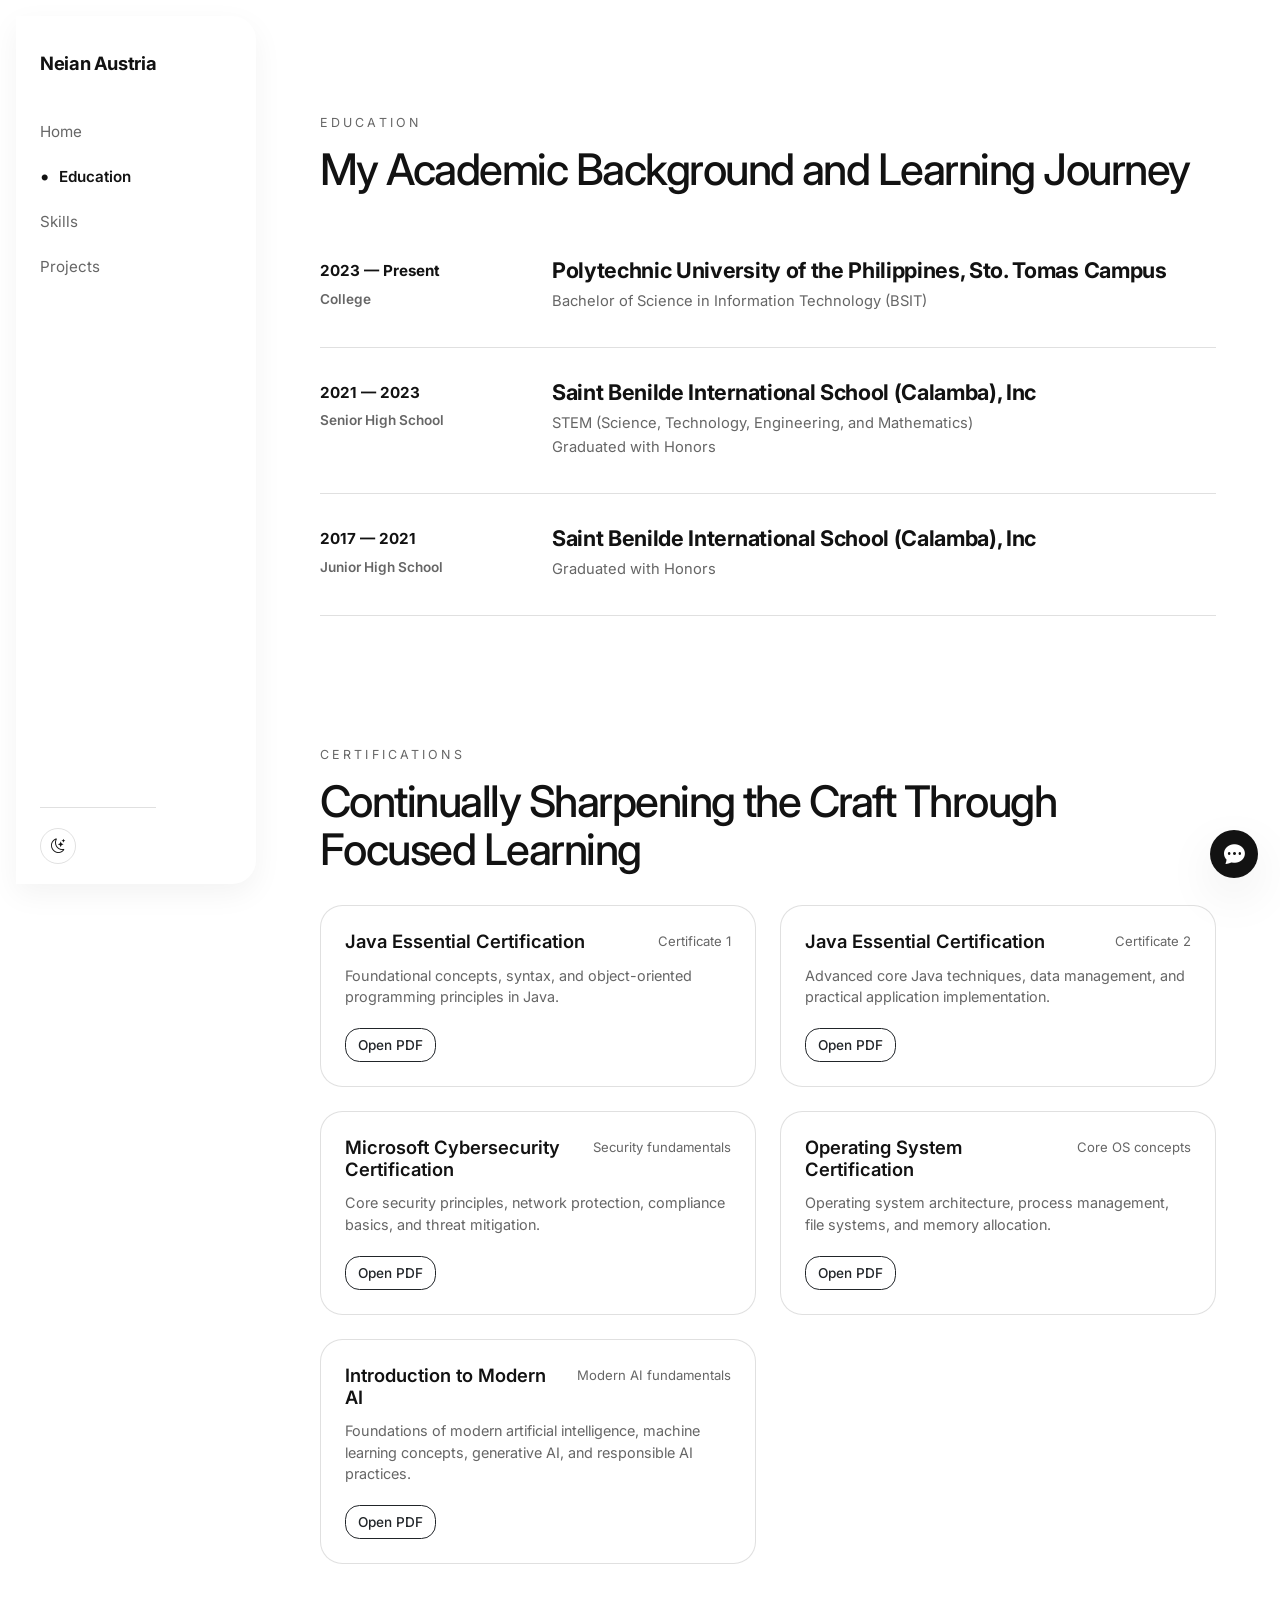
==== pages/education.html @ f16e4395 "`Coded education and certifications page" ====
<!DOCTYPE html>
<html lang="en">

<head>
    <meta charset="UTF-8">
    <meta name="viewport" content="width=device-width, initial-scale=1.0">
    <title>Education & Certifications | Neian Austria</title>

    <link rel="preconnect" href="https://fonts.googleapis.com">
    <link rel="preconnect" href="https://fonts.gstatic.com" crossorigin>
    <link href="https://fonts.googleapis.com/css2?family=Inter:wght@300;400;500;600;700;800&display=swap"
        rel="stylesheet">
    <link href="https://cdn.jsdelivr.net/npm/bootstrap@5.3.3/dist/css/bootstrap.min.css" rel="stylesheet">
    <link rel="stylesheet" href="https://cdn.jsdelivr.net/npm/bootstrap-icons@1.11.1/font/bootstrap-icons.css">
    <link rel="stylesheet" href="../style.css">
    <link rel="stylesheet" href="../chatbot/chatbot.css">
</head>

<body>
    <div class="page-shell">
        <custom-sidebar></custom-sidebar>

        <main id="main-content">
            <header class="topbar d-lg-none">
                <button class="menu-toggle" type="button" data-bs-toggle="offcanvas" data-bs-target="#mobileMenu"
                    aria-controls="mobileMenu" aria-label="Open navigation"><i class="bi bi-list"></i></button>
                <a class="brand d-none d-lg-block" href="../index.html"><span>Neian Austria</span></a>
            </header>


            <section class="section-block fade-in">
                <div class="section-heading">
                    <p class="eyebrow">Education</p>
                    <h2>My Academic Background and Learning Journey</h2>
                </div>
                <div class="timeline">
                    <article class="timeline-item">
                        <div class="timeline-year">
                            <span>2023 — Present</span>
                            <small>College</small>
                        </div>
                        <div class="timeline-content">
                            <h3>Polytechnic University of the Philippines, Sto. Tomas Campus</h3>
                            <p>Bachelor of Science in Information Technology (BSIT)</p>
                        </div>
                    </article>
                    <article class="timeline-item">
                        <div class="timeline-year">
                            <span>2021 — 2023</span>
                            <small>Senior High School</small>
                        </div>
                        <div class="timeline-content">
                            <h3>Saint Benilde International School (Calamba), Inc</h3>
                            <p>STEM (Science, Technology, Engineering, and Mathematics)</p>
                            <p>Graduated with Honors</p>
                        </div>
                    </article>
                    <article class="timeline-item">
                        <div class="timeline-year">
                            <span>2017 — 2021</span>
                            <small>Junior High School</small>
                        </div>
                        <div class="timeline-content">
                            <h3>Saint Benilde International School (Calamba), Inc</h3>
                            <p>Graduated with Honors</p>
                        </div>
                    </article>
                </div>
            </section>


            <section class="section-block fade-in">
                <div class="section-heading">
                    <p class="eyebrow">Certifications</p>
                    <h2>Continually Sharpening the Craft Through Focused Learning</h2>
                </div>
                <div class="cert-grid">
                    <div class="cert-card">
                        <div class="cert-header">
                            <h3>Java Essential Certification</h3>
                            <span class="cert-tag">Certificate 1</span>
                        </div>
                        <p class="cert-desc">Foundational concepts, syntax, and object-oriented programming principles
                            in Java.</p>
                        <a class="btn btn-outline-dark cert-btn" href="../assets/certificates/java_essential(1).pdf"
                            target="_blank" rel="noreferrer">Open PDF</a>
                    </div>

                    <div class="cert-card">
                        <div class="cert-header">
                            <h3>Java Essential Certification</h3>
                            <span class="cert-tag">Certificate 2</span>
                        </div>
                        <p class="cert-desc">Advanced core Java techniques, data management, and practical application
                            implementation.</p>
                        <a class="btn btn-outline-dark cert-btn" href="../assets/certificates/java_essential(2).pdf"
                            target="_blank" rel="noreferrer">Open PDF</a>
                    </div>

                    <div class="cert-card">
                        <div class="cert-header">
                            <h3>Microsoft Cybersecurity Certification</h3>
                            <span class="cert-tag">Security fundamentals</span>
                        </div>
                        <p class="cert-desc">Core security principles, network protection, compliance basics, and threat
                            mitigation.</p>
                        <a class="btn btn-outline-dark cert-btn"
                            href="../assets/certificates/microsoft_cybersecurity.pdf" target="_blank"
                            rel="noreferrer">Open PDF</a>
                    </div>

                    <div class="cert-card">
                        <div class="cert-header">
                            <h3>Operating System Certification</h3>
                            <span class="cert-tag">Core OS concepts</span>
                        </div>
                        <p class="cert-desc">Operating system architecture, process management, file systems, and memory
                            allocation.</p>
                        <a class="btn btn-outline-dark cert-btn" href="../assets/certificates/operating_system.pdf"
                            target="_blank" rel="noreferrer">Open PDF</a>
                    </div>

                    <div class="cert-card">
                        <div class="cert-header">
                            <h3>Introduction to Modern AI</h3>
                            <span class="cert-tag">Modern AI fundamentals</span>
                        </div>
                        <p class="cert-desc">Foundations of modern artificial intelligence, machine learning concepts,
                            generative AI, and responsible AI practices.</p>
                        <a class="btn btn-outline-dark cert-btn" href="../assets/certificates/intro_to_modernai.pdf"
                            target="_blank" rel="noreferrer">Open PDF</a>
                    </div>
                </div>
            </section>
        </main>
    </div>

    <div class="offcanvas offcanvas-start" tabindex="-1" id="mobileMenu" aria-labelledby="mobileMenuLabel">
        <div class="offcanvas-header">
            <h5 class="offcanvas-title" id="mobileMenuLabel">
                <a href="../index.html" class="text-decoration-none text-reset">Neian Austria</a>
            </h5>
            <button type="button" class="btn-close text-reset" data-bs-dismiss="offcanvas" aria-label="Close"></button>
        </div>
        <div class="offcanvas-body">
            <nav class="mobile-nav" aria-label="Mobile navigation">
            </nav>
            <div class="offcanvas-actions">
                <button class="theme-toggle" type="button" aria-label="Toggle dark mode">
                    <i class="bi bi-moon-stars"></i>
                </button>
                <div class="social-links">
                    <a href="https://github.com/njaustria" target="_blank" rel="noreferrer" aria-label="GitHub"><i
                            class="bi bi-github"></i></a>
                    <a href="https://www.linkedin.com/in/njaustria" target="_blank" rel="noreferrer"
                        aria-label="LinkedIn"><i class="bi bi-linkedin"></i></a>
                    <a href="mailto:neianaustria07@gmail.com" aria-label="Email"><i class="bi bi-envelope"></i></a>
                </div>
            </div>
        </div>
    </div>

    <div class="chat-widget">
        <button id="chatToggle" class="chat-toggle" aria-label="Toggle assistant">
            <i class="bi bi-chat-dots-fill"></i>
        </button>
        <div id="chatBox" class="chat-box hidden">
            <div class="chat-header">
                <div class="chat-header-title">
                    <i class="bi bi-robot"></i>
                    <span>NeiBot</span>
                </div>
                <button id="chatClose" class="chat-close" aria-label="Close chat">
                    <i class="bi bi-x-lg"></i>
                </button>
            </div>
            <div id="chatMessages" class="chat-messages">
                <div class="chat-msg bot">Hello! I'm NeiBot assistant. Ask me anything about Neian.</div>
            </div>
            <form id="chatForm" class="chat-input-area">
                <input type="text" id="chatInput" placeholder="Type a question..." required autocomplete="off" />
                <button type="submit" aria-label="Send message">
                    <i class="bi bi-send-fill"></i>
                </button>
            </form>
        </div>
    </div>

    <script src="https://cdn.jsdelivr.net/npm/bootstrap@5.3.3/dist/js/bootstrap.bundle.min.js"></script>
    <script src="../script.js"></script>
    <script src="../chatbot/chatbot.js"></script>
</body>

</html>
---- style.css ----
:root {
    --bg: #ffffff;
    --surface: #ffffff;
    --surface-strong: #f4f4f4;
    --text: #121212;
    --muted: #666666;
    --border: rgba(0, 0, 0, 0.12);
    --shadow: 0 18px 50px rgba(0, 0, 0, 0.08);
    --radius: 1.4rem;
    --transition: 250ms cubic-bezier(0.16, 1, 0.3, 1);
}

body {
    margin: 0;
    font-family: 'Inter', sans-serif;
    background: var(--bg);
    color: var(--text);
    line-height: 1.7;
    scroll-behavior: smooth;
    transition: background-color var(--transition), color var(--transition);
}

body.dark-mode {
    --bg: #060606;
    --surface: #121212;
    --surface-strong: #1b1b1b;
    --text: #f8f5ef;
    --muted: #b8b0a7;
    --border: rgba(248, 245, 239, 0.14);
    --shadow: 0 18px 50px rgba(0, 0, 0, 0.35);
}

img {
    max-width: 100%;
    height: auto;
    display: block;
}

a {
    color: inherit;
    text-decoration: none;
}

.page-shell {
    display: flex;
    min-height: 100vh;
}

.sidebar {
    width: 240px;
    height: calc(100vh - 2rem);
    position: sticky;
    top: 1rem;
    margin: 1rem 0 1rem 1rem;
    padding: 2rem 1.5rem 1.25rem;
    background: var(--surface);
    border: none;
    border-radius: 0 24px 24px 0;
    box-shadow: 0 10px 30px rgba(0, 0, 0, 0.05);
    z-index: 100;
}

body.dark-mode .sidebar {
    background: var(--surface);
    box-shadow: 0 10px 30px rgba(0, 0, 0, 0.4);
}

.sidebar-inner {
    height: 100%;
    display: flex;
    flex-direction: column;
}

.brand {
    display: inline-flex;
    align-items: center;
    gap: 0.75rem;
    font-weight: 700;
    letter-spacing: -0.02em;
    font-size: 1.15rem;
    color: var(--text);
    margin-bottom: 2.5rem;
}

.sidebar-nav {
    display: flex;
    flex-direction: column;
    gap: 1.2rem;
    font-size: 0.95rem;
}

.sidebar-nav a,
.mobile-nav a {
    transition: color var(--transition);
    position: relative;
    display: block;
    color: var(--muted);
}

.sidebar-nav a:hover,
.mobile-nav a:hover {
    color: var(--text);
}

.sidebar-nav a.active,
.mobile-nav a.active {
    color: var(--text);
    font-weight: 600;
    padding-left: 1.2rem;
}

.sidebar-nav a.active::before,
.mobile-nav a.active::before {
    content: '•';
    position: absolute;
    left: 0;
    top: 50%;
    transform: translateY(-50%);
    font-size: 1.2rem;
    line-height: 1;
    color: var(--text);
    background: none;
    width: auto;
    height: auto;
    border-radius: 0;
}

.sidebar-footer {
    margin-top: auto;
    padding-top: 1.25rem;
    border-top: 1px solid var(--border);
    display: flex;
    align-items: center;
    justify-content: space-between;
    gap: 0.5rem;
}

.theme-toggle,
.menu-toggle {
    border: 1px solid var(--border);
    background: transparent;
    color: var(--text);
    border-radius: 50%;
    width: 36px;
    height: 36px;
    display: inline-flex;
    align-items: center;
    justify-content: center;
    cursor: pointer;
    font-size: 0.9rem;
    transition: background var(--transition), border-color var(--transition);
}

.theme-toggle:hover,
.menu-toggle:hover {
    background: var(--surface-strong);
}

.social-links {
    display: flex;
    gap: 0.5rem;
}

.social-links a {
    width: 36px;
    height: 36px;
    border-radius: 50%;
    border: 1px solid var(--border);
    display: inline-flex;
    align-items: center;
    justify-content: center;
    font-size: 0.9rem;
    transition: background var(--transition);
}

.social-links a:hover {
    background: var(--surface-strong);
}


#main-content {
    flex: 1;
    padding: 3rem 4rem;
    max-width: 1100px;
    margin: 0 auto;
    display: flex;
    flex-direction: column;
    justify-content: center;
    min-height: 100vh;
}

.topbar {
    display: none;
    justify-content: space-between;
    align-items: center;
    padding: 0 0 1.2rem;
    width: 100%;
}

.section-block {
    padding: 4rem 0;
}

.hero {
    display: flex;
    flex-direction: column;
    gap: 4rem;
    padding-top: 4rem;
}

.hero-main-container {
    display: grid;
    grid-template-columns: 310px 1fr;
    gap: 3.5rem;
    align-items: start;
}

.hero-image-wrapper {
    width: 100%;
    aspect-ratio: 1 / 1.1;
    overflow: hidden;
}

.hero-profile-img {
    width: 100%;
    height: 100%;
    object-fit: cover;
    mix-blend-mode: multiply;
}

body.dark-mode .hero-profile-img {
    filter: grayscale(100%) contrast(120%);
}

.hero-copy {
    display: flex;
    flex-direction: column;
    justify-content: flex-start;
}

.hero-name {
    font-family: 'Inter', sans-serif;
    font-size: 3.5rem;
    font-weight: 700;
    line-height: 1.1;
    letter-spacing: -0.035em;
    margin-top: 0;
    margin-bottom: 1.5rem;
}

.hero-bio-lead,
.hero-bio-secondary {
    font-family: 'Inter', sans-serif;
    font-size: 1.05rem;
    color: var(--muted);
    line-height: 1.6;
    margin: 0 0 1.5rem;
    max-width: 500px;
}

.hero-social-links {
    display: flex;
    gap: 0.75rem;
    margin-top: 0.5rem;
}

.hero-social-links a {
    width: 40px;
    height: 40px;
    border-radius: 50%;
    border: 1px solid var(--border);
    display: inline-flex;
    align-items: center;
    justify-content: center;
    font-size: 1.1rem;
    color: var(--text);
    transition: background var(--transition), border-color var(--transition);
}

.hero-social-links a:hover {
    background: var(--surface-strong);
    color: var(--text);
}

.hero-stats-row {
    display: grid;
    grid-template-columns: repeat(4, 1fr);
    border-top: 1px solid var(--border);
    border-bottom: 1px solid var(--border);
    padding: 1.75rem 0;
}

.hero-stat-card {
    padding: 0 1.5rem;
    border-right: 1px solid var(--border);
    background: transparent;
    box-shadow: none;
    border-radius: 0;
}

.hero-stat-card:first-child {
    padding-left: 0;
}

.hero-stat-card:last-child {
    border-right: none;
    padding-right: 0;
}

.hero-stat-card .stat-number {
    font-family: 'Inter', sans-serif;
    font-size: 1.45rem;
    font-weight: 700;
    line-height: 1.2;
    margin-bottom: 0.2rem;
    color: var(--text);
}

.hero-stat-card .stat-label {
    font-family: 'Inter', sans-serif;
    font-size: 0.72rem;
    font-weight: 600;
    letter-spacing: 0.08em;
    color: var(--muted);
    text-transform: uppercase;
}


.eyebrow {
    text-transform: uppercase;
    letter-spacing: 0.25em;
    font-size: 0.78rem;
    color: var(--muted);
    margin-bottom: 0.8rem;
}

.section-heading h2 {
    font-size: clamp(2rem, 3.4vw, 3.3rem);
    line-height: 1.1;
    letter-spacing: -0.035em;
    margin: 0 0 2rem;
}

.about-grid {
    display: grid;
    grid-template-columns: repeat(2, 1fr);
    gap: 1.5rem;
}

.about-grid p {
    color: var(--muted);
    margin: 0;
    line-height: 1.7;
}


.timeline {
    display: flex;
    flex-direction: column;
}

.timeline-item {
    display: grid;
    grid-template-columns: 200px 1fr;
    gap: 2rem;
    padding: 2rem 0;
    border-bottom: 1px solid var(--border);
}

.timeline-year span {
    display: block;
    font-weight: 700;
    font-size: 0.95rem;
    color: var(--text);
    margin-bottom: 0.25rem;
}

.timeline-year small {
    display: block;
    font-weight: 600;
    font-size: 0.85rem;
    color: var(--muted);
}

.timeline-content h3 {
    font-size: 1.35rem;
    font-weight: 700;
    letter-spacing: -0.015em;
    margin: 0 0 0.4rem;
    color: var(--text);
}

.timeline-content p {
    font-size: 0.92rem;
    color: var(--muted);
    margin: 0 0 0.15rem;
    line-height: 1.5;
}


.project-grid {
    display: grid;
    grid-template-columns: repeat(3, 1fr);
    gap: 1.5rem;
}

.project-card {
    display: flex;
    flex-direction: column;
    justify-content: space-between;
    padding: 1.5rem;
    background: var(--surface);
    border: 1px solid var(--border);
    border-radius: var(--radius);
    transition: transform var(--transition), box-shadow var(--transition);
}

.project-card:hover {
    transform: translateY(-4px);
    box-shadow: var(--shadow);
}

.project-header {
    display: flex;
    justify-content: space-between;
    align-items: center;
    margin-bottom: 0.75rem;
}

.project-header h3 {
    font-size: 1.15rem;
    font-weight: 600;
    margin: 0;
}

.project-tech {
    font-size: 0.82rem;
    color: var(--muted);
    margin-bottom: 0.5rem;
}

.project-desc {
    font-size: 0.9rem;
    color: var(--muted);
    line-height: 1.5;
    margin-bottom: 1.25rem;
}

.project-image {
    width: 100%;
    border-radius: calc(var(--radius) - 0.5rem);
    overflow: hidden;
    margin-top: auto;
}

.project-img {
    width: 100%;
    height: 160px;
    object-fit: cover;
}


.cert-grid {
    display: grid;
    grid-template-columns: repeat(2, 1fr);
    gap: 1.5rem;
}

.cert-card {
    display: flex;
    flex-direction: column;
    justify-content: space-between;
    padding: 1.5rem;
    background: var(--surface);
    border: 1px solid var(--border);
    border-radius: var(--radius);
    transition: transform var(--transition), box-shadow var(--transition);
}

.cert-card:hover {
    transform: translateY(-4px);
    box-shadow: var(--shadow);
}

.cert-header {
    display: flex;
    justify-content: space-between;
    align-items: flex-start;
    gap: 0.75rem;
    margin-bottom: 0.75rem;
}

.cert-header h3 {
    font-size: 1.15rem;
    font-weight: 600;
    margin: 0;
}

.cert-tag {
    font-size: 0.82rem;
    color: var(--muted);
    white-space: nowrap;
}

.cert-desc {
    font-size: 0.9rem;
    color: var(--muted);
    line-height: 1.5;
    margin-bottom: 1.25rem;
}

.cert-btn {
    align-self: flex-start;
    margin-top: auto;
    border-radius: calc(var(--radius) - 0.5rem);
    font-size: 0.85rem;
    font-weight: 500;
}

body.dark-mode .cert-btn {
    color: var(--text);
    border-color: var(--border);
}

body.dark-mode .cert-btn:hover {
    background: var(--surface-strong);
    color: var(--text);
}


.progress-indicator {
    position: fixed;
    top: 0;
    left: 0;
    height: 3px;
    width: 0;
    z-index: 1200;
    background: linear-gradient(90deg, var(--text), var(--muted));
    transition: width 100ms ease-out;
}

.reveal,
.fade-in {
    opacity: 0;
    transform: translateY(28px);
    transition: opacity 700ms cubic-bezier(0.16, 1, 0.3, 1), transform 700ms cubic-bezier(0.16, 1, 0.3, 1);
}

.reveal.is-visible,
.fade-in.is-visible,
.fade-in {
    opacity: 1;
    transform: translateY(0);
}


.offcanvas,
.offcanvas.offcanvas-start,
.offcanvas.offcanvas-end {
    max-width: 250px !important;
    width: 70% !important;
    background: var(--surface);
    color: var(--text);
}

.offcanvas-header {
    padding: 1rem 1.25rem 0.5rem !important;
}

.offcanvas-header .offcanvas-title {
    font-size: 1.05rem;
    font-weight: 700;
}

.offcanvas-body {
    padding: 0.75rem 1.25rem 1.25rem !important;
    display: flex;
    flex-direction: column;
    justify-content: space-between;
}

.mobile-nav {
    display: flex;
    flex-direction: column;
    gap: 0.8rem;
    font-size: 0.9rem;
}

.mobile-nav a {
    padding: 0.2rem 0;
    color: var(--muted);
}

.mobile-nav a.active {
    color: var(--text);
}

.offcanvas .offcanvas-actions {
    display: flex;
    align-items: center;
    justify-content: space-between;
    margin-top: 1.5rem;
    padding-top: 1rem;
    border-top: 1px solid var(--border);
}

.offcanvas .social-links a {
    width: 32px;
    height: 32px;
    font-size: 0.85rem;
    display: inline-flex;
    align-items: center;
    justify-content: center;
    border-radius: 50%;
    border: 1px solid var(--border);
}

.offcanvas .theme-toggle {
    width: 34px;
    height: 34px;
    font-size: 0.85rem;
}


@media (max-width: 991px) {
    .page-shell {
        display: block;
    }

    #main-content {
        padding: 1.5rem 1.25rem;
        min-height: auto;
    }

    .topbar {
        display: flex;
        justify-content: space-between;
        align-items: center;
    }

    .hero-main-container {
        grid-template-columns: 1fr;
        gap: 2rem;
    }

    .hero-image-wrapper {
        max-width: 260px;
        margin-inline: auto;
    }

    .about-grid {
        grid-template-columns: 1fr;
    }

    .project-grid {
        grid-template-columns: repeat(2, 1fr);
    }

    .hero-stats-row {
        grid-template-columns: repeat(2, 1fr);
        gap: 1.5rem 0;
    }

    .hero-stat-card {
        padding: 0 1.25rem;
        border-right: 1px solid var(--border);
    }

    .hero-stat-card:nth-child(odd) {
        padding-left: 0;
    }

    .hero-stat-card:nth-child(even) {
        border-right: none;
        padding-right: 0;
    }
}

@media (max-width: 767px) {
    .section-block {
        padding: 2rem 0;
    }

    .hero {
        padding-top: 2.5rem;
    }

    .timeline-item {
        grid-template-columns: 1fr;
        gap: 0.5rem;
        padding: 1.5rem 0;
    }

    .cert-grid {
        grid-template-columns: 1fr;
    }

    .topbar {
        display: flex;
        justify-content: space-between;
        align-items: center;
        padding: 0.4rem 0.75rem;
        position: sticky;
        top: 0;
        z-index: 1040;
        background: rgba(255, 255, 255, 0.96);
        backdrop-filter: blur(18px);
    }

    body.dark-mode .topbar {
        background: rgba(6, 6, 6, 0.96);
    }

    .topbar .brand {
        font-size: 0.9rem;
    }

    .topbar .menu-toggle,
    .topbar .theme-toggle {
        width: 32px;
        height: 32px;
        font-size: 0.85rem;
    }

    .hero-name {
        font-size: 2.5rem;
    }

    .chat-widget,
    .chatbot-container,
    .chat-trigger,
    .chat-btn,
    [class*="chat-"] {
        left: auto !important;
        right: 1rem !important;
        bottom: 1rem !important;
    }
}

@media (max-width: 576px) {
    .project-grid {
        grid-template-columns: 1fr;
    }
}
---- chatbot/chatbot.css ----
.chat-widget {
    position: fixed;
    bottom: 1.35rem;
    right: 1.35rem;
    z-index: 1150;
}

.chat-toggle {
    width: 48px;
    height: 48px;
    border-radius: 50%;
    background: var(--text);
    color: var(--surface);
    border: none;
    display: flex;
    align-items: center;
    justify-content: center;
    font-size: 1.3rem;
    cursor: pointer;
    box-shadow: var(--shadow);
    transition: transform var(--transition);
}

.chat-toggle:hover {
    transform: scale(1.05);
}

.chat-box {
    position: absolute;
    bottom: 60px;
    right: 0;
    width: 330px;
    height: 430px;
    background: var(--surface);
    border: 1px solid var(--border);
    border-radius: var(--radius);
    box-shadow: var(--shadow);
    display: flex;
    flex-direction: column;
    overflow: hidden;
    transition: opacity var(--transition), transform var(--transition);
    opacity: 1;
    transform: translateY(0);
}

.chat-box.hidden {
    opacity: 0;
    pointer-events: none;
    transform: translateY(15px);
}

.chat-header {
    background: var(--surface-strong);
    padding: 0.8rem 1rem;
    display: flex;
    align-items: center;
    justify-content: space-between;
    border-bottom: 1px solid var(--border);
}

.chat-header-title {
    display: flex;
    align-items: center;
    gap: 0.5rem;
    font-weight: 600;
    font-size: 0.95rem;
}

.chat-close {
    background: none;
    border: none;
    color: var(--text);
    cursor: pointer;
    font-size: 0.9rem;
    opacity: 0.7;
}

.chat-close:hover {
    opacity: 1;
}

.chat-messages {
    flex: 1;
    padding: 1rem;
    overflow-y: auto;
    display: flex;
    flex-direction: column;
    gap: 0.75rem;
    font-size: 0.88rem;
}

.chat-msg {
    max-width: 85%;
    padding: 0.6rem 0.9rem;
    border-radius: 1rem;
    line-height: 1.45;
    word-wrap: break-word;
}

.chat-msg.bot {
    background: var(--surface-strong);
    color: var(--text);
    align-self: flex-start;
    border-bottom-left-radius: 0.2rem;
}

.chat-msg.user {
    background: var(--text);
    color: var(--surface);
    align-self: flex-end;
    border-bottom-right-radius: 0.2rem;
}

.chat-input-area {
    display: flex;
    padding: 0.6rem;
    border-top: 1px solid var(--border);
    gap: 0.4rem;
}

.chat-input-area input {
    flex: 1;
    background: var(--bg);
    border: 1px solid var(--border);
    color: var(--text);
    padding: 0.5rem 0.8rem;
    border-radius: 999px;
    font-size: 0.85rem;
    outline: none;
}

.chat-input-area button {
    background: var(--text);
    color: var(--surface);
    border: none;
    width: 34px;
    height: 34px;
    border-radius: 50%;
    display: flex;
    align-items: center;
    justify-content: center;
    cursor: pointer;
    font-size: 0.8rem;
}

@media (max-width: 767px) {
    .chat-widget {
        bottom: 1rem;
        right: 1rem;
    }

    .chat-toggle {
        width: 40px;
        height: 40px;
        font-size: 1.1rem;
    }

    .chat-box {
        width: min(280px, calc(100vw - 2rem));
        height: 350px;
        bottom: 50px;
    }

    .chat-header {
        padding: 0.5rem 0.75rem;
    }

    .chat-header-title {
        font-size: 0.85rem;
    }

    .chat-messages {
        padding: 0.75rem;
        gap: 0.5rem;
        font-size: 0.8rem;
    }

    .chat-msg {
        padding: 0.45rem 0.75rem;
    }

    .chat-input-area {
        padding: 0.45rem;
    }

    .chat-input-area input {
        padding: 0.4rem 0.7rem;
        font-size: 0.8rem;
    }

    .chat-input-area button {
        width: 30px;
        height: 30px;
        font-size: 0.75rem;
    }
}
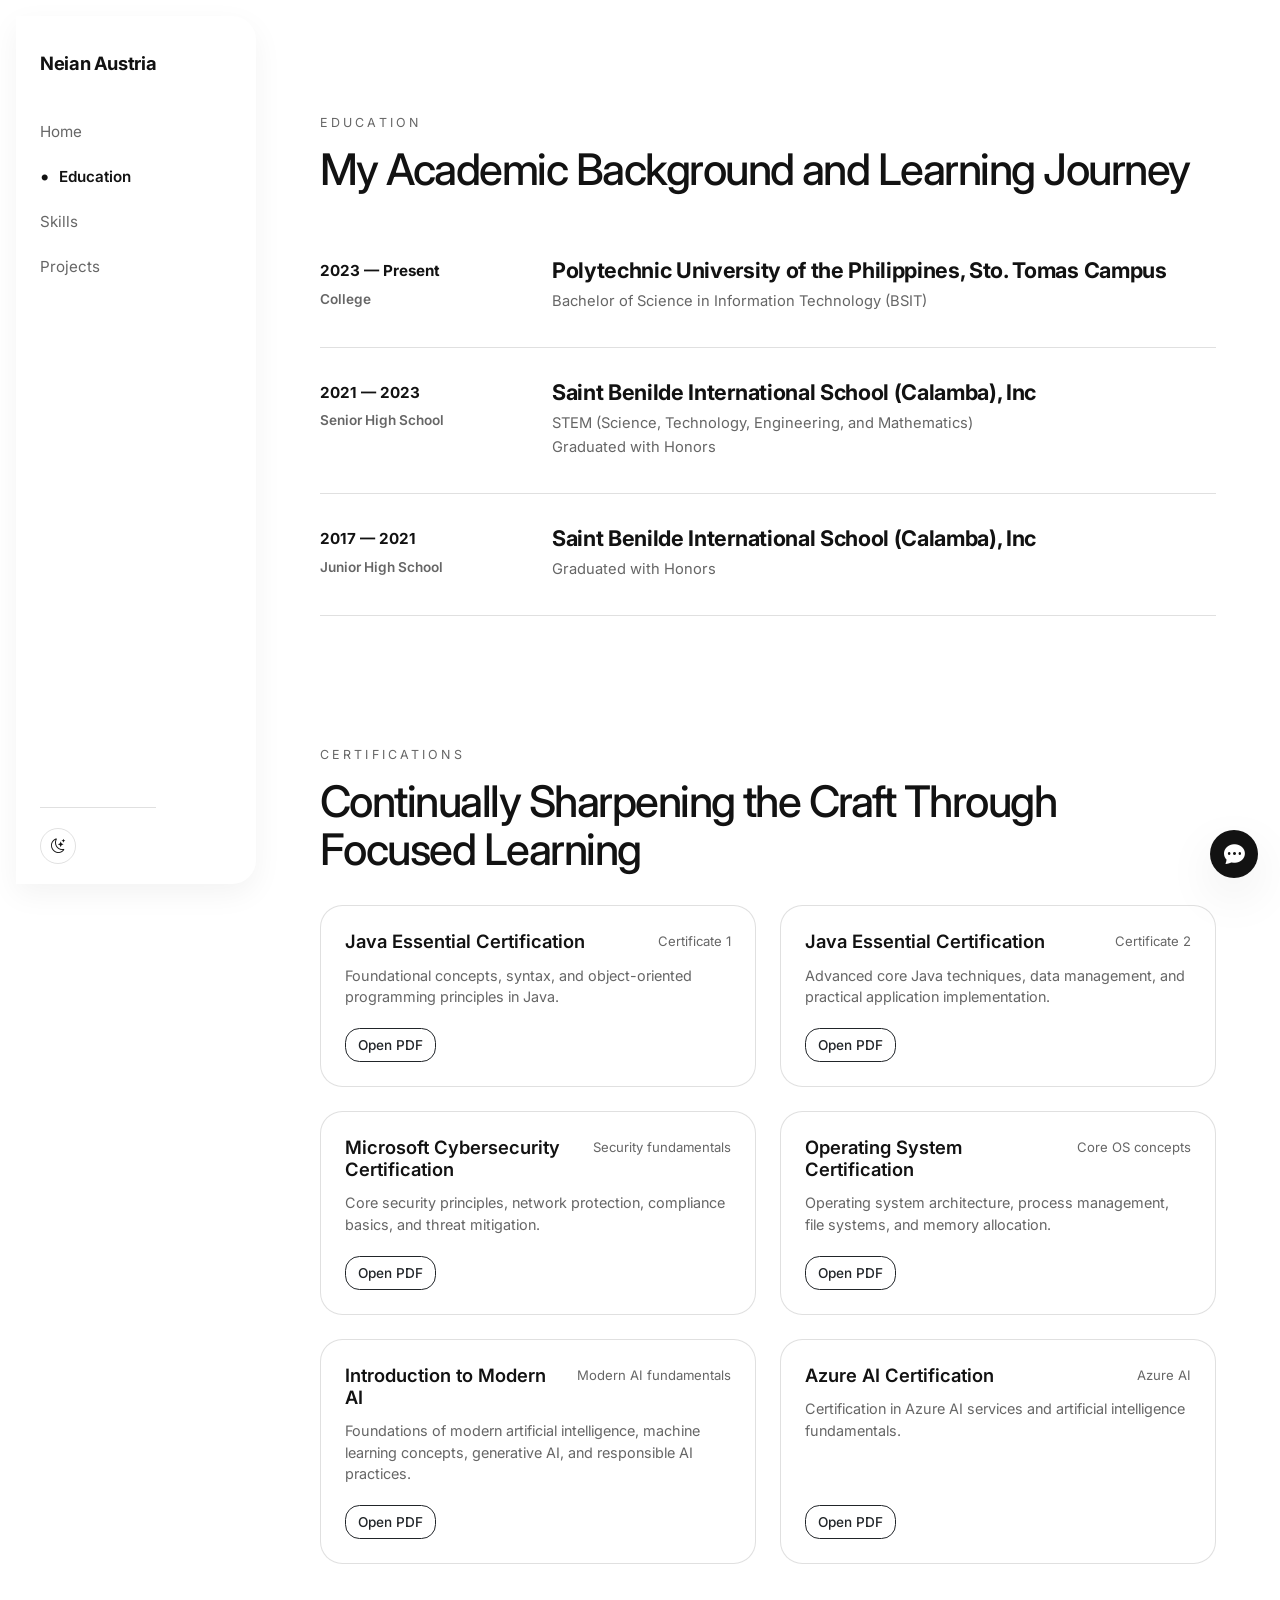
==== commit 5da63abb: "added azure ai fundamentals certificate" ====
--- a/pages/education.html
+++ b/pages/education.html
@@ -130,6 +130,18 @@
                         <a class="btn btn-outline-dark cert-btn" href="../assets/certificates/intro_to_modernai.pdf"
                             target="_blank" rel="noreferrer">Open PDF</a>
                     </div>
+
+                    <div class="cert-card">
+                        <div class="cert-header">
+                            <h3>Azure AI Certification</h3>
+                            <span class="cert-tag">Azure AI</span>
+                        </div>
+                        <p class="cert-desc">Certification in Azure AI services and artificial intelligence
+                            fundamentals.</p>
+                        <a class="btn btn-outline-dark cert-btn" href="../assets/certificates/azure_ai.pdf"
+                            target="_blank" rel="noreferrer">Open PDF</a>
+                    </div>
+
                 </div>
             </section>
         </main>
@@ -149,13 +161,6 @@
                 <button class="theme-toggle" type="button" aria-label="Toggle dark mode">
                     <i class="bi bi-moon-stars"></i>
                 </button>
-                <div class="social-links">
-                    <a href="https://github.com/njaustria" target="_blank" rel="noreferrer" aria-label="GitHub"><i
-                            class="bi bi-github"></i></a>
-                    <a href="https://www.linkedin.com/in/njaustria" target="_blank" rel="noreferrer"
-                        aria-label="LinkedIn"><i class="bi bi-linkedin"></i></a>
-                    <a href="mailto:neianaustria07@gmail.com" aria-label="Email"><i class="bi bi-envelope"></i></a>
-                </div>
             </div>
         </div>
     </div>
